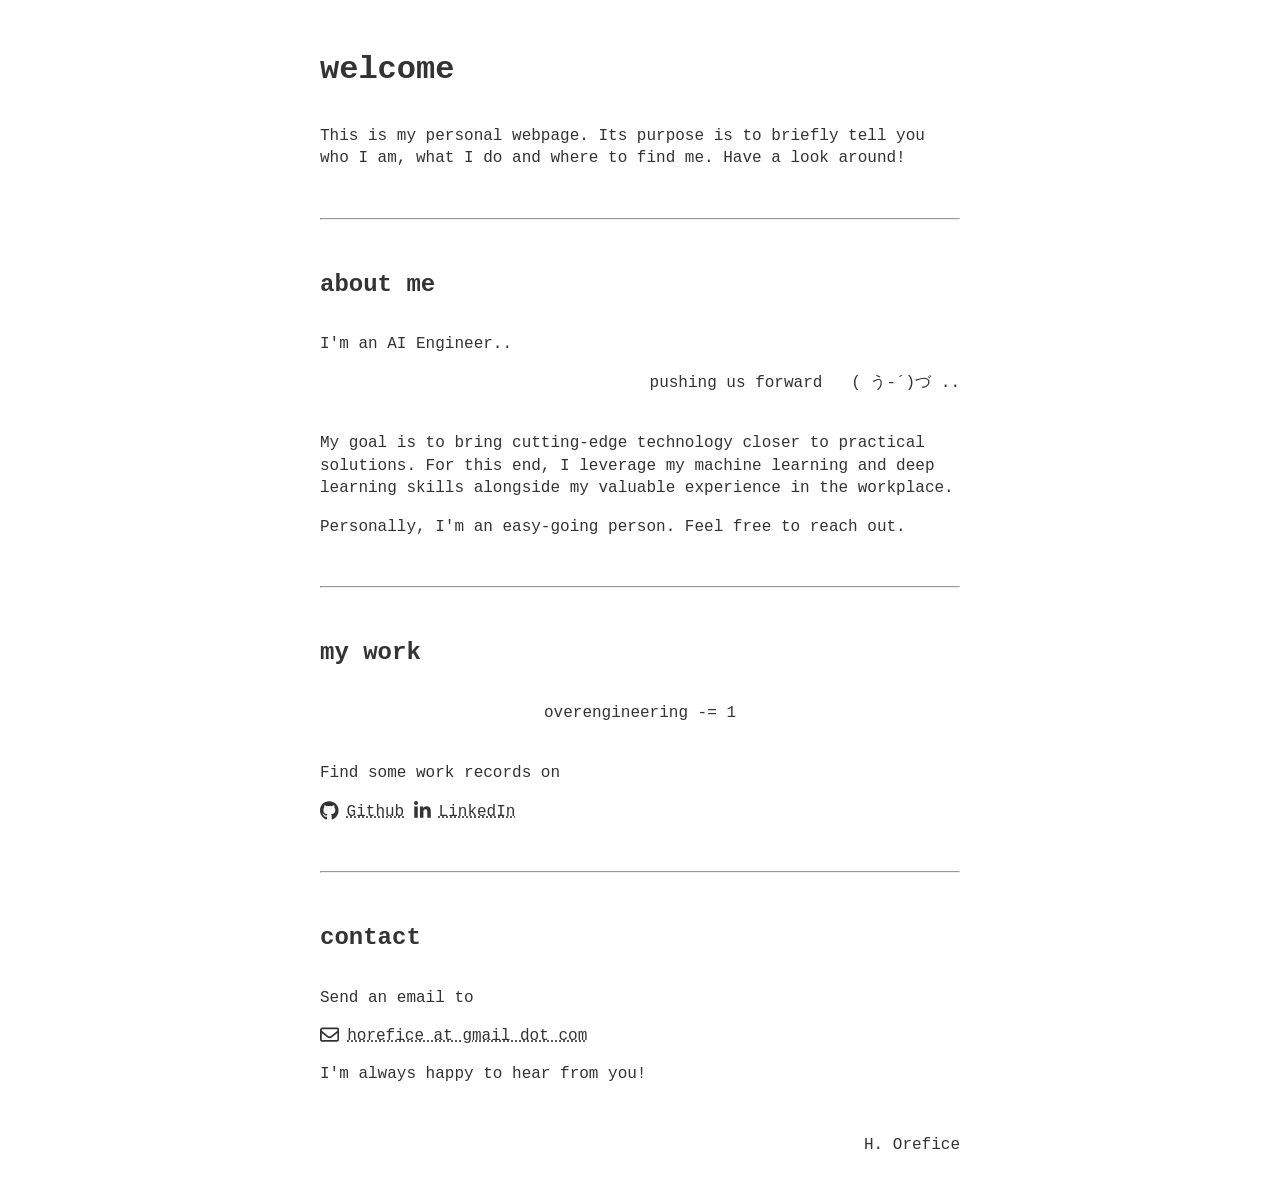
==== index.html @ 4f6c240f "init" ====
<!DOCTYPE HTML>
<html lang="en" dir="ltr">
<head>
    <meta charset="utf-8">
    <meta http-equiv="X-UA-Compatible" content="IE=edge">
    <meta name="viewport" content="width=device-width, initial-scale=1">
    <meta name="description" content="The personal website of Henrique Orefice">
    <meta name="keywords" content="Henrique Orefice, H. Orefice, horefice">
    <meta name="author" content="Henrique Orefice">
    <title>Henrique Orefice</title>
    <link rel="shortcut icon" type="image/png" href="images/favicon.png">
    <style>
    body {
        margin: 0;
        width: 100%;
        overflow-x: hidden;
        font: normal large/1.4 monospace;
        color: #333;
        background-color: #fff;
        -webkit-font-smoothing: antialiased;
    }

    *, *::before, *::after {
        box-sizing: border-box;
    }

    .container {
        margin: 3rem auto;
        padding: 0 5%;
        max-width: 40rem;
        box-sizing: content-box;
    }

    h1, h2 {
        margin-block: 0 2rem;
    }

    p {
        margin-block: 0 1rem;
    }

    hr {
        margin-block: 3rem;
    }

    blockquote {
        margin-inline: 2rem;
    }

    a,a:focus,a:active {
        cursor: pointer;
        text-decoration-style: dotted;
        color: inherit;
    }

    a:hover {
        text-decoration-style: solid;
    }

    .icon {
        height: 1.2rem;
        vertical-align: sub;
        margin-right: 0.5rem;
        fill: currentColor;
    }
    </style>
</head>
<body>
    <div class="container">
        <header>
            <h1>welcome</h1>
            <p>This is my personal webpage. Its purpose is to briefly tell you who I am, what I do and where to find me. Have a look around!</p>
        </header>
        <hr>
        <section>
            <h2>about me</h2>
            <p>I'm an AI Engineer..</p>
            <p dir="rtl"><bdo dir="ltr" aria-hidden="true">&nbsp;&nbsp;&nbsp;( う-´)づ ..</bdo>pushing us forward</p>
            <br>
            <p>My goal is to bring cutting-edge technology closer to practical solutions. For this end, I leverage my machine learning and deep learning skills alongside my valuable experience in the workplace.</p>
            <p>Personally, I'm an easy-going person. Feel free to reach out.</p>
        </section>
        <hr>
        <section>
            <h2>my work</h2>
            <blockquote style="text-align: center;">overengineering -= 1</blockquote>
            <br>
            <p>Find some work records on</p>
            <p>
                <a href="https://github.com/horefice" target="_blank"><svg xmlns="http://www.w3.org/2000/svg" viewBox="0 0 496 512" class="icon"><path d="M165.9 397.4c0 2-2.3 3.6-5.2 3.6-3.3.3-5.6-1.3-5.6-3.6 0-2 2.3-3.6 5.2-3.6 3-.3 5.6 1.3 5.6 3.6zm-31.1-4.5c-.7 2 1.3 4.3 4.3 4.9 2.6 1 5.6 0 6.2-2s-1.3-4.3-4.3-5.2c-2.6-.7-5.5.3-6.2 2.3zm44.2-1.7c-2.9.7-4.9 2.6-4.6 4.9.3 2 2.9 3.3 5.9 2.6 2.9-.7 4.9-2.6 4.6-4.6-.3-1.9-3-3.2-5.9-2.9zM244.8 8C106.1 8 0 113.3 0 252c0 110.9 69.8 205.8 169.5 239.2 12.8 2.3 17.3-5.6 17.3-12.1 0-6.2-.3-40.4-.3-61.4 0 0-70 15-84.7-29.8 0 0-11.4-29.1-27.8-36.6 0 0-22.9-15.7 1.6-15.4 0 0 24.9 2 38.6 25.8 21.9 38.6 58.6 27.5 72.9 20.9 2.3-16 8.8-27.1 16-33.7-55.9-6.2-112.3-14.3-112.3-110.5 0-27.5 7.6-41.3 23.6-58.9-2.6-6.5-11.1-33.3 2.6-67.9 20.9-6.5 69 27 69 27 20-5.6 41.5-8.5 62.8-8.5s42.8 2.9 62.8 8.5c0 0 48.1-33.6 69-27 13.7 34.7 5.2 61.4 2.6 67.9 16 17.7 25.8 31.5 25.8 58.9 0 96.5-58.9 104.2-114.8 110.5 9.2 7.9 17 22.9 17 46.4 0 33.7-.3 75.4-.3 83.6 0 6.5 4.6 14.4 17.3 12.1C428.2 457.8 496 362.9 496 252 496 113.3 383.5 8 244.8 8zM97.2 352.9c-1.3 1-1 3.3.7 5.2 1.6 1.6 3.9 2.3 5.2 1 1.3-1 1-3.3-.7-5.2-1.6-1.6-3.9-2.3-5.2-1zm-10.8-8.1c-.7 1.3.3 2.9 2.3 3.9 1.6 1 3.6.7 4.3-.7.7-1.3-.3-2.9-2.3-3.9-2-.6-3.6-.3-4.3.7zm32.4 35.6c-1.6 1.3-1 4.3 1.3 6.2 2.3 2.3 5.2 2.6 6.5 1 1.3-1.3.7-4.3-1.3-6.2-2.2-2.3-5.2-2.6-6.5-1zm-11.4-14.7c-1.6 1-1.6 3.6 0 5.9 1.6 2.3 4.3 3.3 5.6 2.3 1.6-1.3 1.6-3.9 0-6.2-1.4-2.3-4-3.3-5.6-2z"/></svg>Github</a>
                <a href="https://www.linkedin.com/in/horefice/" target="_blank"><svg xmlns="http://www.w3.org/2000/svg" viewBox="0 0 448 512" class="icon"><path d="M100.28 448H7.4V148.9h92.88zM53.79 108.1C24.09 108.1 0 83.5 0 53.8a53.79 53.79 0 0 1 107.58 0c0 29.7-24.1 54.3-53.79 54.3zM447.9 448h-92.68V302.4c0-34.7-.7-79.2-48.29-79.2-48.29 0-55.69 37.7-55.69 76.7V448h-92.78V148.9h89.08v40.8h1.3c12.4-23.5 42.69-48.3 87.88-48.3 94 0 111.28 61.9 111.28 142.3V448z"/></svg>LinkedIn</a>
            </p>
        </section>
        <hr>
        <section>
            <h2>contact</h2>
            <p>Send an email to</p>
            <p translate="no"><a href="mailto:horefice@gmail.com" target="_top"><svg xmlns="http://www.w3.org/2000/svg" viewBox="0 0 512 512" class="icon"><path d="M0 128C0 92.65 28.65 64 64 64H448C483.3 64 512 92.65 512 128V384C512 419.3 483.3 448 448 448H64C28.65 448 0 419.3 0 384V128zM48 128V150.1L220.5 291.7C241.1 308.7 270.9 308.7 291.5 291.7L464 150.1V127.1C464 119.2 456.8 111.1 448 111.1H64C55.16 111.1 48 119.2 48 127.1L48 128zM48 212.2V384C48 392.8 55.16 400 64 400H448C456.8 400 464 392.8 464 384V212.2L322 328.8C283.6 360.3 228.4 360.3 189.1 328.8L48 212.2z"/></svg>horefice at gmail dot com</a></p>
            <p>I'm always happy to hear from you!</p>
        </section>
        <footer style="margin-block-start: 3rem;">
            <p style="text-align: right;" translate="no">H. Orefice</p>
        </footer>
    </div>
    <!-- Global site tag (gtag.js) - Google Analytics -->
    <script async src="https://www.googletagmanager.com/gtag/js?id=G-2TQBQ2ZPDQ"></script>
    <script>
    window.dataLayer = window.dataLayer || [];
    function gtag(){dataLayer.push(arguments);}
    gtag('js', new Date());
    gtag('config', 'G-2TQBQ2ZPDQ');
    </script>
</body>
</html>
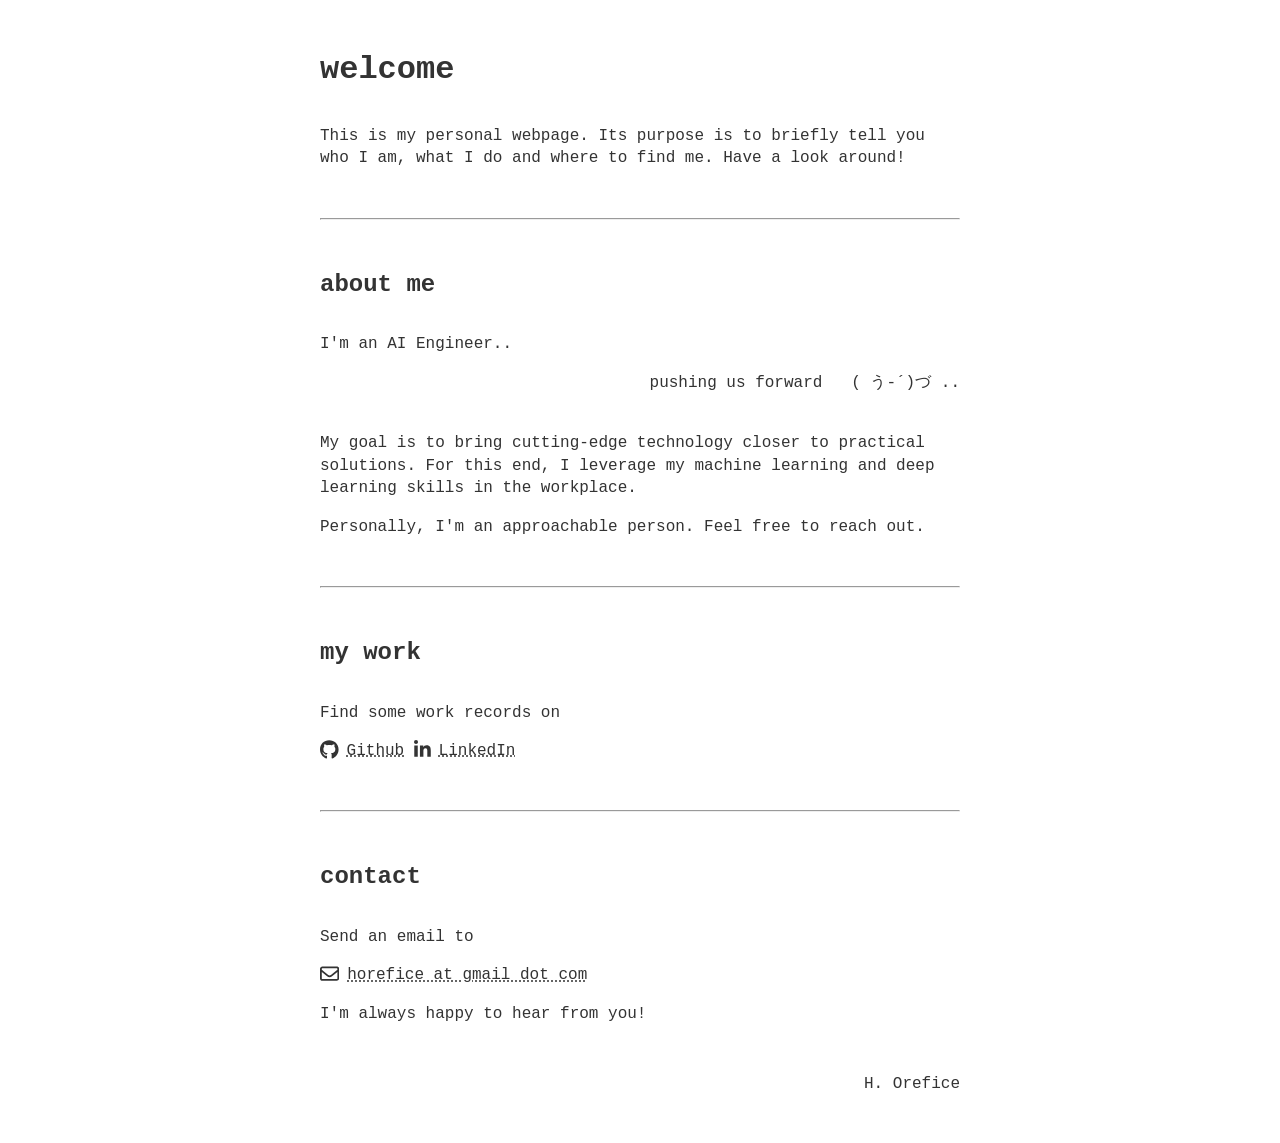
==== commit 1f62fea1: "less is more" ====
--- a/index.html
+++ b/index.html
@@ -77,14 +77,12 @@
             <p>I'm an AI Engineer..</p>
             <p dir="rtl"><bdo dir="ltr" aria-hidden="true">&nbsp;&nbsp;&nbsp;( う-´)づ ..</bdo>pushing us forward</p>
             <br>
-            <p>My goal is to bring cutting-edge technology closer to practical solutions. For this end, I leverage my machine learning and deep learning skills alongside my valuable experience in the workplace.</p>
-            <p>Personally, I'm an easy-going person. Feel free to reach out.</p>
+            <p>My goal is to bring cutting-edge technology closer to practical solutions. For this end, I leverage my machine learning and deep learning skills in the workplace.</p>
+            <p>Personally, I'm an approachable person. Feel free to reach out.</p>
         </section>
         <hr>
         <section>
             <h2>my work</h2>
-            <blockquote style="text-align: center;">overengineering -= 1</blockquote>
-            <br>
             <p>Find some work records on</p>
             <p>
                 <a href="https://github.com/horefice" target="_blank"><svg xmlns="http://www.w3.org/2000/svg" viewBox="0 0 496 512" class="icon"><path d="M165.9 397.4c0 2-2.3 3.6-5.2 3.6-3.3.3-5.6-1.3-5.6-3.6 0-2 2.3-3.6 5.2-3.6 3-.3 5.6 1.3 5.6 3.6zm-31.1-4.5c-.7 2 1.3 4.3 4.3 4.9 2.6 1 5.6 0 6.2-2s-1.3-4.3-4.3-5.2c-2.6-.7-5.5.3-6.2 2.3zm44.2-1.7c-2.9.7-4.9 2.6-4.6 4.9.3 2 2.9 3.3 5.9 2.6 2.9-.7 4.9-2.6 4.6-4.6-.3-1.9-3-3.2-5.9-2.9zM244.8 8C106.1 8 0 113.3 0 252c0 110.9 69.8 205.8 169.5 239.2 12.8 2.3 17.3-5.6 17.3-12.1 0-6.2-.3-40.4-.3-61.4 0 0-70 15-84.7-29.8 0 0-11.4-29.1-27.8-36.6 0 0-22.9-15.7 1.6-15.4 0 0 24.9 2 38.6 25.8 21.9 38.6 58.6 27.5 72.9 20.9 2.3-16 8.8-27.1 16-33.7-55.9-6.2-112.3-14.3-112.3-110.5 0-27.5 7.6-41.3 23.6-58.9-2.6-6.5-11.1-33.3 2.6-67.9 20.9-6.5 69 27 69 27 20-5.6 41.5-8.5 62.8-8.5s42.8 2.9 62.8 8.5c0 0 48.1-33.6 69-27 13.7 34.7 5.2 61.4 2.6 67.9 16 17.7 25.8 31.5 25.8 58.9 0 96.5-58.9 104.2-114.8 110.5 9.2 7.9 17 22.9 17 46.4 0 33.7-.3 75.4-.3 83.6 0 6.5 4.6 14.4 17.3 12.1C428.2 457.8 496 362.9 496 252 496 113.3 383.5 8 244.8 8zM97.2 352.9c-1.3 1-1 3.3.7 5.2 1.6 1.6 3.9 2.3 5.2 1 1.3-1 1-3.3-.7-5.2-1.6-1.6-3.9-2.3-5.2-1zm-10.8-8.1c-.7 1.3.3 2.9 2.3 3.9 1.6 1 3.6.7 4.3-.7.7-1.3-.3-2.9-2.3-3.9-2-.6-3.6-.3-4.3.7zm32.4 35.6c-1.6 1.3-1 4.3 1.3 6.2 2.3 2.3 5.2 2.6 6.5 1 1.3-1.3.7-4.3-1.3-6.2-2.2-2.3-5.2-2.6-6.5-1zm-11.4-14.7c-1.6 1-1.6 3.6 0 5.9 1.6 2.3 4.3 3.3 5.6 2.3 1.6-1.3 1.6-3.9 0-6.2-1.4-2.3-4-3.3-5.6-2z"/></svg>Github</a>
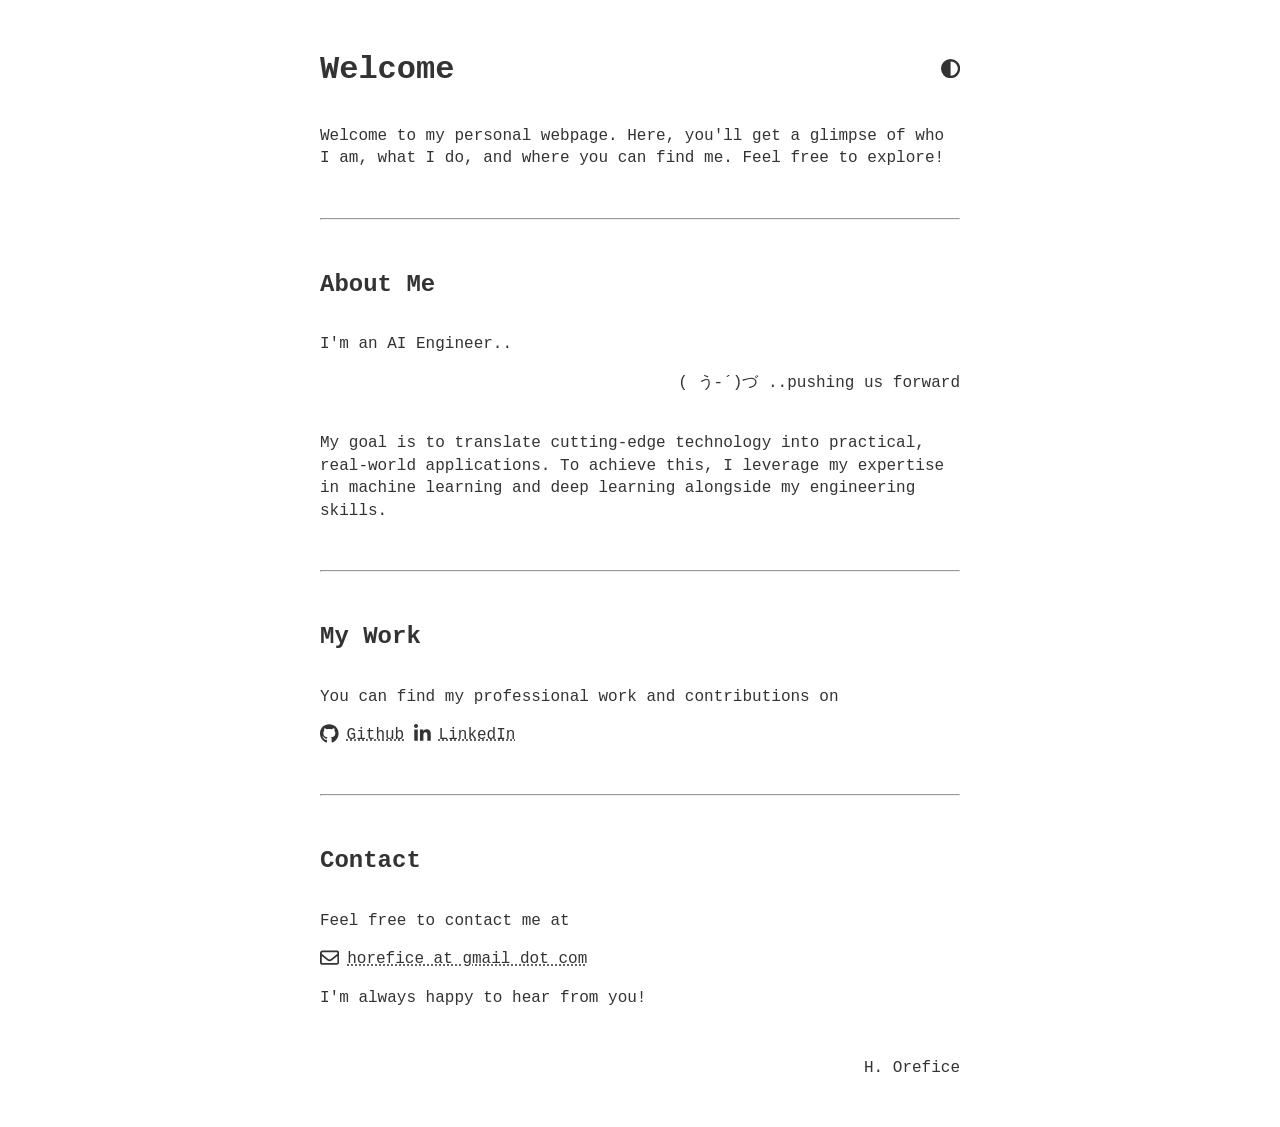
==== commit 623e3c55: "init" ====
--- a/index.html
+++ b/index.html
@@ -1,5 +1,5 @@
 <!DOCTYPE HTML>
-<html lang="en" dir="ltr">
+<html lang="en">
 <head>
     <meta charset="utf-8">
     <meta http-equiv="X-UA-Compatible" content="IE=edge">
@@ -7,9 +7,21 @@
     <meta name="description" content="The personal website of Henrique Orefice">
     <meta name="keywords" content="Henrique Orefice, H. Orefice, horefice">
     <meta name="author" content="Henrique Orefice">
-    <title>Henrique Orefice</title>
-    <link rel="shortcut icon" type="image/png" href="images/favicon.png">
+    <title>H. Orefice</title>
+    <link rel="shortcut icon" href="[data-uri]">
     <style>
+    :root {
+        transition: .3s ease-in-out;
+    }
+
+    :root[data-theme="dark"] {
+        filter: invert(1) hue-rotate(180deg);
+    }
+
+    *, *::before, *::after {
+        box-sizing: border-box;
+    }
+
     body {
         margin: 0;
         width: 100%;
@@ -18,10 +30,6 @@
         color: #333;
         background-color: #fff;
         -webkit-font-smoothing: antialiased;
-    }
-
-    *, *::before, *::after {
-        box-sizing: border-box;
     }
 
     .container {
@@ -43,10 +51,6 @@
         margin-block: 3rem;
     }
 
-    blockquote {
-        margin-inline: 2rem;
-    }
-
     a,a:focus,a:active {
         cursor: pointer;
         text-decoration-style: dotted;
@@ -57,43 +61,48 @@
         text-decoration-style: solid;
     }
 
+    svg {
+        height: 1.2rem;
+        fill: currentColor;
+    }
+
     .icon {
-        height: 1.2rem;
         vertical-align: sub;
         margin-right: 0.5rem;
-        fill: currentColor;
     }
     </style>
 </head>
 <body>
     <div class="container">
         <header>
-            <h1>welcome</h1>
-            <p>This is my personal webpage. Its purpose is to briefly tell you who I am, what I do and where to find me. Have a look around!</p>
+            <h1>
+                <span>Welcome</span>
+                <a style="float: right; outline: none;" aria-hidden="true" onclick="document.documentElement.setAttribute('data-theme', document.documentElement.getAttribute('data-theme') == 'dark' ? 'light' : 'dark')"><svg xmlns="http://www.w3.org/2000/svg" viewBox="0 0 512 512"><path d="M448 256c0-106-86-192-192-192V448c106 0 192-86 192-192zM0 256a256 256 0 1 1 512 0A256 256 0 1 1 0 256z"/></svg></a>
+            </h1>
+            <p>Welcome to my personal webpage. Here, you'll get a glimpse of who I am, what I do, and where you can find me. Feel free to explore!</p>
         </header>
         <hr>
         <section>
-            <h2>about me</h2>
+            <h2>About Me</h2>
             <p>I'm an AI Engineer..</p>
-            <p dir="rtl"><bdo dir="ltr" aria-hidden="true">&nbsp;&nbsp;&nbsp;( う-´)づ ..</bdo>pushing us forward</p>
+            <p style="text-align: right;"><span aria-hidden="true">&nbsp;&nbsp;&nbsp;( う-´)づ ..</span>pushing us forward</p>
             <br>
-            <p>My goal is to bring cutting-edge technology closer to practical solutions. For this end, I leverage my machine learning and deep learning skills in the workplace.</p>
-            <p>Personally, I'm an approachable person. Feel free to reach out.</p>
+            <p>My goal is to translate cutting-edge technology into practical, real-world applications. To achieve this, I leverage my expertise in machine learning and deep learning alongside my engineering skills.</p>
         </section>
         <hr>
         <section>
-            <h2>my work</h2>
-            <p>Find some work records on</p>
+            <h2>My Work</h2>
+            <p>You can find my professional work and contributions on</p>
             <p>
-                <a href="https://github.com/horefice" target="_blank"><svg xmlns="http://www.w3.org/2000/svg" viewBox="0 0 496 512" class="icon"><path d="M165.9 397.4c0 2-2.3 3.6-5.2 3.6-3.3.3-5.6-1.3-5.6-3.6 0-2 2.3-3.6 5.2-3.6 3-.3 5.6 1.3 5.6 3.6zm-31.1-4.5c-.7 2 1.3 4.3 4.3 4.9 2.6 1 5.6 0 6.2-2s-1.3-4.3-4.3-5.2c-2.6-.7-5.5.3-6.2 2.3zm44.2-1.7c-2.9.7-4.9 2.6-4.6 4.9.3 2 2.9 3.3 5.9 2.6 2.9-.7 4.9-2.6 4.6-4.6-.3-1.9-3-3.2-5.9-2.9zM244.8 8C106.1 8 0 113.3 0 252c0 110.9 69.8 205.8 169.5 239.2 12.8 2.3 17.3-5.6 17.3-12.1 0-6.2-.3-40.4-.3-61.4 0 0-70 15-84.7-29.8 0 0-11.4-29.1-27.8-36.6 0 0-22.9-15.7 1.6-15.4 0 0 24.9 2 38.6 25.8 21.9 38.6 58.6 27.5 72.9 20.9 2.3-16 8.8-27.1 16-33.7-55.9-6.2-112.3-14.3-112.3-110.5 0-27.5 7.6-41.3 23.6-58.9-2.6-6.5-11.1-33.3 2.6-67.9 20.9-6.5 69 27 69 27 20-5.6 41.5-8.5 62.8-8.5s42.8 2.9 62.8 8.5c0 0 48.1-33.6 69-27 13.7 34.7 5.2 61.4 2.6 67.9 16 17.7 25.8 31.5 25.8 58.9 0 96.5-58.9 104.2-114.8 110.5 9.2 7.9 17 22.9 17 46.4 0 33.7-.3 75.4-.3 83.6 0 6.5 4.6 14.4 17.3 12.1C428.2 457.8 496 362.9 496 252 496 113.3 383.5 8 244.8 8zM97.2 352.9c-1.3 1-1 3.3.7 5.2 1.6 1.6 3.9 2.3 5.2 1 1.3-1 1-3.3-.7-5.2-1.6-1.6-3.9-2.3-5.2-1zm-10.8-8.1c-.7 1.3.3 2.9 2.3 3.9 1.6 1 3.6.7 4.3-.7.7-1.3-.3-2.9-2.3-3.9-2-.6-3.6-.3-4.3.7zm32.4 35.6c-1.6 1.3-1 4.3 1.3 6.2 2.3 2.3 5.2 2.6 6.5 1 1.3-1.3.7-4.3-1.3-6.2-2.2-2.3-5.2-2.6-6.5-1zm-11.4-14.7c-1.6 1-1.6 3.6 0 5.9 1.6 2.3 4.3 3.3 5.6 2.3 1.6-1.3 1.6-3.9 0-6.2-1.4-2.3-4-3.3-5.6-2z"/></svg>Github</a>
-                <a href="https://www.linkedin.com/in/horefice/" target="_blank"><svg xmlns="http://www.w3.org/2000/svg" viewBox="0 0 448 512" class="icon"><path d="M100.28 448H7.4V148.9h92.88zM53.79 108.1C24.09 108.1 0 83.5 0 53.8a53.79 53.79 0 0 1 107.58 0c0 29.7-24.1 54.3-53.79 54.3zM447.9 448h-92.68V302.4c0-34.7-.7-79.2-48.29-79.2-48.29 0-55.69 37.7-55.69 76.7V448h-92.78V148.9h89.08v40.8h1.3c12.4-23.5 42.69-48.3 87.88-48.3 94 0 111.28 61.9 111.28 142.3V448z"/></svg>LinkedIn</a>
+                <a href="https://github.com/horefice" target="_blank"><svg xmlns="http://www.w3.org/2000/svg" viewBox="0 0 496 512" class="icon"><path d="M165.9 397.4c0 2-2.3 3.6-5.2 3.6-3.3 .3-5.6-1.3-5.6-3.6 0-2 2.3-3.6 5.2-3.6 3-.3 5.6 1.3 5.6 3.6zm-31.1-4.5c-.7 2 1.3 4.3 4.3 4.9 2.6 1 5.6 0 6.2-2s-1.3-4.3-4.3-5.2c-2.6-.7-5.5 .3-6.2 2.3zm44.2-1.7c-2.9 .7-4.9 2.6-4.6 4.9 .3 2 2.9 3.3 5.9 2.6 2.9-.7 4.9-2.6 4.6-4.6-.3-1.9-3-3.2-5.9-2.9zM244.8 8C106.1 8 0 113.3 0 252c0 110.9 69.8 205.8 169.5 239.2 12.8 2.3 17.3-5.6 17.3-12.1 0-6.2-.3-40.4-.3-61.4 0 0-70 15-84.7-29.8 0 0-11.4-29.1-27.8-36.6 0 0-22.9-15.7 1.6-15.4 0 0 24.9 2 38.6 25.8 21.9 38.6 58.6 27.5 72.9 20.9 2.3-16 8.8-27.1 16-33.7-55.9-6.2-112.3-14.3-112.3-110.5 0-27.5 7.6-41.3 23.6-58.9-2.6-6.5-11.1-33.3 2.6-67.9 20.9-6.5 69 27 69 27 20-5.6 41.5-8.5 62.8-8.5s42.8 2.9 62.8 8.5c0 0 48.1-33.6 69-27 13.7 34.7 5.2 61.4 2.6 67.9 16 17.7 25.8 31.5 25.8 58.9 0 96.5-58.9 104.2-114.8 110.5 9.2 7.9 17 22.9 17 46.4 0 33.7-.3 75.4-.3 83.6 0 6.5 4.6 14.4 17.3 12.1C428.2 457.8 496 362.9 496 252 496 113.3 383.5 8 244.8 8zM97.2 352.9c-1.3 1-1 3.3 .7 5.2 1.6 1.6 3.9 2.3 5.2 1 1.3-1 1-3.3-.7-5.2-1.6-1.6-3.9-2.3-5.2-1zm-10.8-8.1c-.7 1.3 .3 2.9 2.3 3.9 1.6 1 3.6 .7 4.3-.7 .7-1.3-.3-2.9-2.3-3.9-2-.6-3.6-.3-4.3 .7zm32.4 35.6c-1.6 1.3-1 4.3 1.3 6.2 2.3 2.3 5.2 2.6 6.5 1 1.3-1.3 .7-4.3-1.3-6.2-2.2-2.3-5.2-2.6-6.5-1zm-11.4-14.7c-1.6 1-1.6 3.6 0 5.9 1.6 2.3 4.3 3.3 5.6 2.3 1.6-1.3 1.6-3.9 0-6.2-1.4-2.3-4-3.3-5.6-2z"/></svg>Github</a>
+                <a href="https://www.linkedin.com/in/horefice/" target="_blank"><svg xmlns="http://www.w3.org/2000/svg" viewBox="0 0 448 512" class="icon"><path d="M100.3 448H7.4V148.9h92.9zM53.8 108.1C24.1 108.1 0 83.5 0 53.8a53.8 53.8 0 0 1 107.6 0c0 29.7-24.1 54.3-53.8 54.3zM447.9 448h-92.7V302.4c0-34.7-.7-79.2-48.3-79.2-48.3 0-55.7 37.7-55.7 76.7V448h-92.8V148.9h89.1v40.8h1.3c12.4-23.5 42.7-48.3 87.9-48.3 94 0 111.3 61.9 111.3 142.3V448z"/></svg>LinkedIn</a>
             </p>
         </section>
         <hr>
         <section>
-            <h2>contact</h2>
-            <p>Send an email to</p>
-            <p translate="no"><a href="mailto:horefice@gmail.com" target="_top"><svg xmlns="http://www.w3.org/2000/svg" viewBox="0 0 512 512" class="icon"><path d="M0 128C0 92.65 28.65 64 64 64H448C483.3 64 512 92.65 512 128V384C512 419.3 483.3 448 448 448H64C28.65 448 0 419.3 0 384V128zM48 128V150.1L220.5 291.7C241.1 308.7 270.9 308.7 291.5 291.7L464 150.1V127.1C464 119.2 456.8 111.1 448 111.1H64C55.16 111.1 48 119.2 48 127.1L48 128zM48 212.2V384C48 392.8 55.16 400 64 400H448C456.8 400 464 392.8 464 384V212.2L322 328.8C283.6 360.3 228.4 360.3 189.1 328.8L48 212.2z"/></svg>horefice at gmail dot com</a></p>
+            <h2>Contact</h2>
+            <p>Feel free to contact me at</p>
+            <p translate="no"><a href="mailto:horefice@gmail.com" target="_top"><svg xmlns="http://www.w3.org/2000/svg" viewBox="0 0 512 512" class="icon"><path d="M64 112c-8.8 0-16 7.2-16 16v22.1L220.5 291.7c20.7 17 50.4 17 71.1 0L464 150.1V128c0-8.8-7.2-16-16-16H64zM48 212.2V384c0 8.8 7.2 16 16 16H448c8.8 0 16-7.2 16-16V212.2L322 328.8c-38.4 31.5-93.7 31.5-132 0L48 212.2zM0 128C0 92.7 28.7 64 64 64H448c35.3 0 64 28.7 64 64V384c0 35.3-28.7 64-64 64H64c-35.3 0-64-28.7-64-64V128z"/></svg>horefice at gmail dot com</a></p>
             <p>I'm always happy to hear from you!</p>
         </section>
         <footer style="margin-block-start: 3rem;">
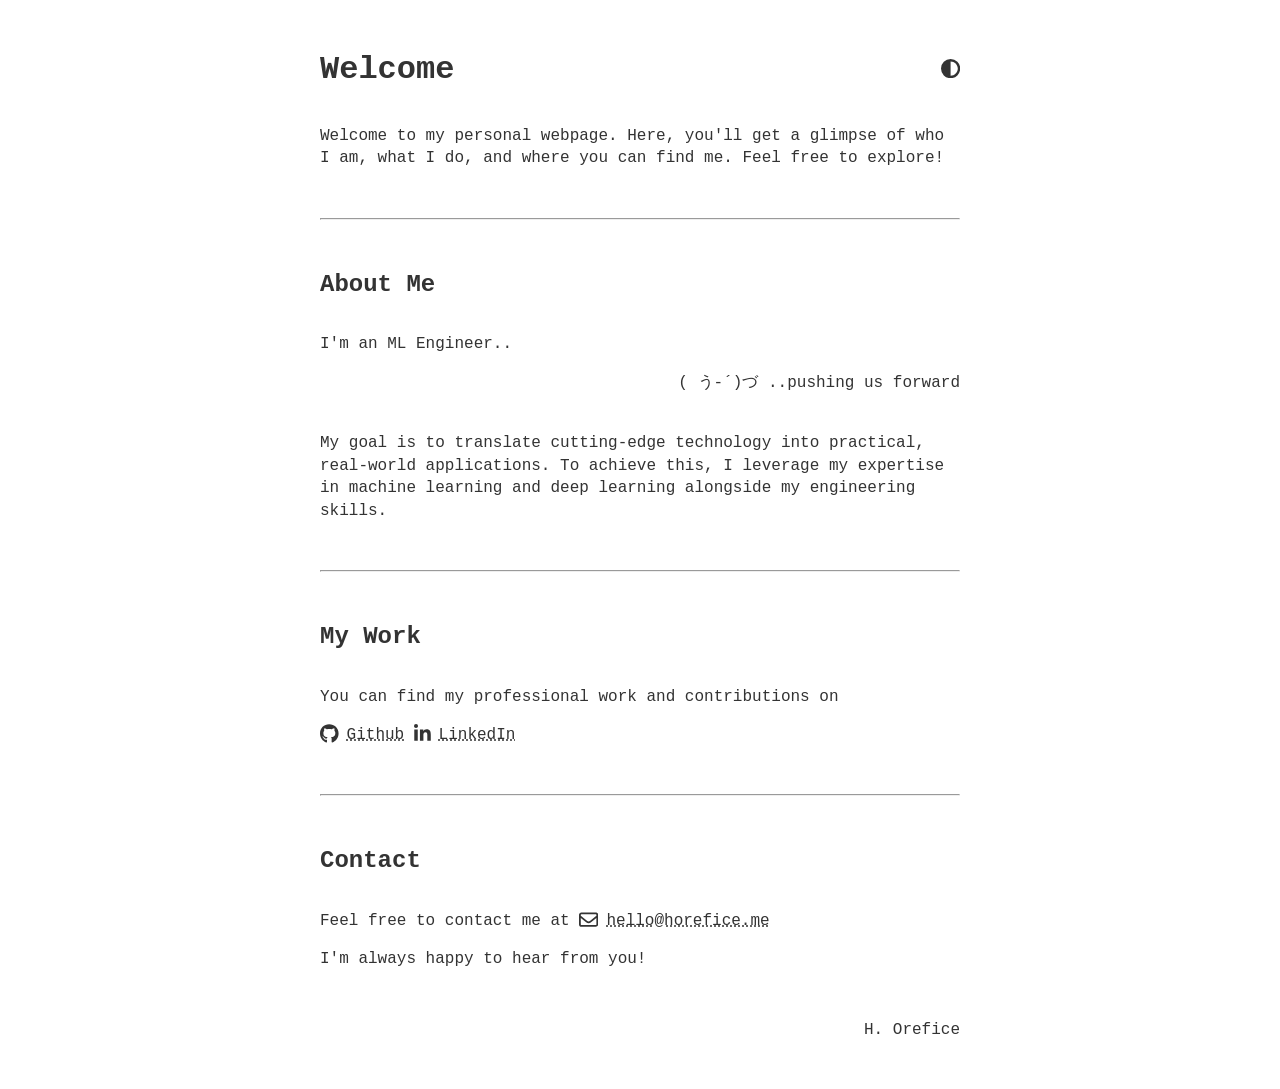
==== commit 2ede281f: "init" ====
--- a/index.html
+++ b/index.html
@@ -55,6 +55,7 @@
         cursor: pointer;
         text-decoration-style: dotted;
         color: inherit;
+        text-wrap: nowrap;
     }
 
     a:hover {
@@ -84,7 +85,7 @@
         <hr>
         <section>
             <h2>About Me</h2>
-            <p>I'm an AI Engineer..</p>
+            <p>I'm an ML Engineer..</p>
             <p style="text-align: right;"><span aria-hidden="true">&nbsp;&nbsp;&nbsp;( う-´)づ ..</span>pushing us forward</p>
             <br>
             <p>My goal is to translate cutting-edge technology into practical, real-world applications. To achieve this, I leverage my expertise in machine learning and deep learning alongside my engineering skills.</p>
@@ -101,21 +102,12 @@
         <hr>
         <section>
             <h2>Contact</h2>
-            <p>Feel free to contact me at</p>
-            <p translate="no"><a href="mailto:horefice@gmail.com" target="_top"><svg xmlns="http://www.w3.org/2000/svg" viewBox="0 0 512 512" class="icon"><path d="M64 112c-8.8 0-16 7.2-16 16v22.1L220.5 291.7c20.7 17 50.4 17 71.1 0L464 150.1V128c0-8.8-7.2-16-16-16H64zM48 212.2V384c0 8.8 7.2 16 16 16H448c8.8 0 16-7.2 16-16V212.2L322 328.8c-38.4 31.5-93.7 31.5-132 0L48 212.2zM0 128C0 92.7 28.7 64 64 64H448c35.3 0 64 28.7 64 64V384c0 35.3-28.7 64-64 64H64c-35.3 0-64-28.7-64-64V128z"/></svg>horefice at gmail dot com</a></p>
+            <p>Feel free to contact me at <a href="mailto:hello@horefice.me" target="_top" translate="no"><svg xmlns="http://www.w3.org/2000/svg" viewBox="0 0 512 512" class="icon"><path d="M64 112c-8.8 0-16 7.2-16 16v22.1L220.5 291.7c20.7 17 50.4 17 71.1 0L464 150.1V128c0-8.8-7.2-16-16-16H64zM48 212.2V384c0 8.8 7.2 16 16 16H448c8.8 0 16-7.2 16-16V212.2L322 328.8c-38.4 31.5-93.7 31.5-132 0L48 212.2zM0 128C0 92.7 28.7 64 64 64H448c35.3 0 64 28.7 64 64V384c0 35.3-28.7 64-64 64H64c-35.3 0-64-28.7-64-64V128z"/></svg>hello@horefice.me</a></p>
             <p>I'm always happy to hear from you!</p>
         </section>
         <footer style="margin-block-start: 3rem;">
             <p style="text-align: right;" translate="no">H. Orefice</p>
         </footer>
     </div>
-    <!-- Global site tag (gtag.js) - Google Analytics -->
-    <script async src="https://www.googletagmanager.com/gtag/js?id=G-2TQBQ2ZPDQ"></script>
-    <script>
-    window.dataLayer = window.dataLayer || [];
-    function gtag(){dataLayer.push(arguments);}
-    gtag('js', new Date());
-    gtag('config', 'G-2TQBQ2ZPDQ');
-    </script>
 </body>
 </html>
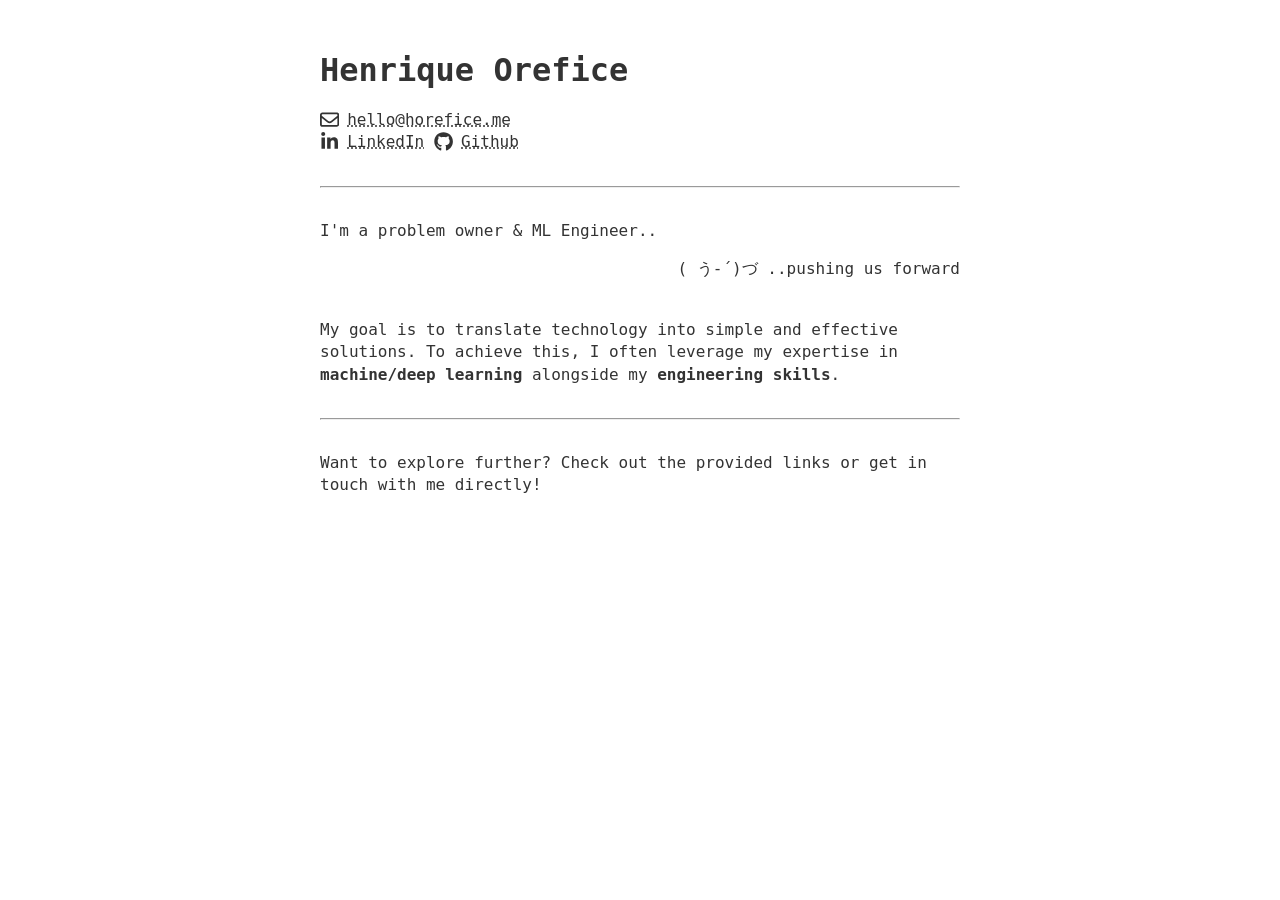
==== commit 96471e34: "init" ====
--- a/index.html
+++ b/index.html
@@ -7,21 +7,9 @@
     <meta name="description" content="The personal website of Henrique Orefice">
     <meta name="keywords" content="Henrique Orefice, H. Orefice, horefice">
     <meta name="author" content="Henrique Orefice">
-    <title>H. Orefice</title>
+    <title>Henrique Orefice</title>
     <link rel="shortcut icon" href="[data-uri]">
     <style>
-    :root {
-        transition: .3s ease-in-out;
-    }
-
-    :root[data-theme="dark"] {
-        filter: invert(1) hue-rotate(180deg);
-    }
-
-    *, *::before, *::after {
-        box-sizing: border-box;
-    }
-
     body {
         margin: 0;
         width: 100%;
@@ -39,16 +27,12 @@
         box-sizing: content-box;
     }
 
-    h1, h2 {
-        margin-block: 0 2rem;
-    }
-
-    p {
+    h1, p {
         margin-block: 0 1rem;
     }
 
     hr {
-        margin-block: 3rem;
+        margin-block: 2rem;
     }
 
     a,a:focus,a:active {
@@ -64,49 +48,37 @@
 
     svg {
         height: 1.2rem;
+        width: 1.2rem;
         fill: currentColor;
     }
 
     .icon {
         vertical-align: sub;
-        margin-right: 0.5rem;
+        margin-inline-end: 0.5rem;
     }
     </style>
 </head>
 <body>
     <div class="container">
         <header>
-            <h1>
-                <span>Welcome</span>
-                <a style="float: right; outline: none;" aria-hidden="true" onclick="document.documentElement.setAttribute('data-theme', document.documentElement.getAttribute('data-theme') == 'dark' ? 'light' : 'dark')"><svg xmlns="http://www.w3.org/2000/svg" viewBox="0 0 512 512"><path d="M448 256c0-106-86-192-192-192V448c106 0 192-86 192-192zM0 256a256 256 0 1 1 512 0A256 256 0 1 1 0 256z"/></svg></a>
-            </h1>
-            <p>Welcome to my personal webpage. Here, you'll get a glimpse of who I am, what I do, and where you can find me. Feel free to explore!</p>
+            <h1>Henrique Orefice</h1>
+            <span>
+                <a href="mailto:hello@horefice.me" target="_top" translate="no"><svg xmlns="http://www.w3.org/2000/svg" viewBox="0 0 512 512" class="icon"><path d="M64 112c-8.8 0-16 7.2-16 16v22.1L220.5 291.7c20.7 17 50.4 17 71.1 0L464 150.1V128c0-8.8-7.2-16-16-16H64zM48 212.2V384c0 8.8 7.2 16 16 16H448c8.8 0 16-7.2 16-16V212.2L322 328.8c-38.4 31.5-93.7 31.5-132 0L48 212.2zM0 128C0 92.7 28.7 64 64 64H448c35.3 0 64 28.7 64 64V384c0 35.3-28.7 64-64 64H64c-35.3 0-64-28.7-64-64V128z"/></svg>hello@horefice.me</a>
+                <br>
+                <a href="https://www.linkedin.com/in/horefice/" target="_blank"><svg xmlns="http://www.w3.org/2000/svg" viewBox="0 0 448 512" class="icon"><path d="M100.3 448H7.4V148.9h92.9zM53.8 108.1C24.1 108.1 0 83.5 0 53.8a53.8 53.8 0 0 1 107.6 0c0 29.7-24.1 54.3-53.8 54.3zM447.9 448h-92.7V302.4c0-34.7-.7-79.2-48.3-79.2-48.3 0-55.7 37.7-55.7 76.7V448h-92.8V148.9h89.1v40.8h1.3c12.4-23.5 42.7-48.3 87.9-48.3 94 0 111.3 61.9 111.3 142.3V448z"/></svg>LinkedIn</a>
+                <a href="https://github.com/horefice" target="_blank"><svg xmlns="http://www.w3.org/2000/svg" viewBox="0 0 496 512" class="icon"><path d="M165.9 397.4c0 2-2.3 3.6-5.2 3.6-3.3 .3-5.6-1.3-5.6-3.6 0-2 2.3-3.6 5.2-3.6 3-.3 5.6 1.3 5.6 3.6zm-31.1-4.5c-.7 2 1.3 4.3 4.3 4.9 2.6 1 5.6 0 6.2-2s-1.3-4.3-4.3-5.2c-2.6-.7-5.5 .3-6.2 2.3zm44.2-1.7c-2.9 .7-4.9 2.6-4.6 4.9 .3 2 2.9 3.3 5.9 2.6 2.9-.7 4.9-2.6 4.6-4.6-.3-1.9-3-3.2-5.9-2.9zM244.8 8C106.1 8 0 113.3 0 252c0 110.9 69.8 205.8 169.5 239.2 12.8 2.3 17.3-5.6 17.3-12.1 0-6.2-.3-40.4-.3-61.4 0 0-70 15-84.7-29.8 0 0-11.4-29.1-27.8-36.6 0 0-22.9-15.7 1.6-15.4 0 0 24.9 2 38.6 25.8 21.9 38.6 58.6 27.5 72.9 20.9 2.3-16 8.8-27.1 16-33.7-55.9-6.2-112.3-14.3-112.3-110.5 0-27.5 7.6-41.3 23.6-58.9-2.6-6.5-11.1-33.3 2.6-67.9 20.9-6.5 69 27 69 27 20-5.6 41.5-8.5 62.8-8.5s42.8 2.9 62.8 8.5c0 0 48.1-33.6 69-27 13.7 34.7 5.2 61.4 2.6 67.9 16 17.7 25.8 31.5 25.8 58.9 0 96.5-58.9 104.2-114.8 110.5 9.2 7.9 17 22.9 17 46.4 0 33.7-.3 75.4-.3 83.6 0 6.5 4.6 14.4 17.3 12.1C428.2 457.8 496 362.9 496 252 496 113.3 383.5 8 244.8 8zM97.2 352.9c-1.3 1-1 3.3 .7 5.2 1.6 1.6 3.9 2.3 5.2 1 1.3-1 1-3.3-.7-5.2-1.6-1.6-3.9-2.3-5.2-1zm-10.8-8.1c-.7 1.3 .3 2.9 2.3 3.9 1.6 1 3.6 .7 4.3-.7 .7-1.3-.3-2.9-2.3-3.9-2-.6-3.6-.3-4.3 .7zm32.4 35.6c-1.6 1.3-1 4.3 1.3 6.2 2.3 2.3 5.2 2.6 6.5 1 1.3-1.3 .7-4.3-1.3-6.2-2.2-2.3-5.2-2.6-6.5-1zm-11.4-14.7c-1.6 1-1.6 3.6 0 5.9 1.6 2.3 4.3 3.3 5.6 2.3 1.6-1.3 1.6-3.9 0-6.2-1.4-2.3-4-3.3-5.6-2z"/></svg>Github</a>
+            </span>
         </header>
         <hr>
         <section>
-            <h2>About Me</h2>
-            <p>I'm an ML Engineer..</p>
+            <p>I'm a problem owner & ML Engineer..</p>
             <p style="text-align: right;"><span aria-hidden="true">&nbsp;&nbsp;&nbsp;( う-´)づ ..</span>pushing us forward</p>
             <br>
-            <p>My goal is to translate cutting-edge technology into practical, real-world applications. To achieve this, I leverage my expertise in machine learning and deep learning alongside my engineering skills.</p>
+            <p>My goal is to translate technology into simple and effective solutions. To achieve this, I often leverage my expertise in <b>machine/deep learning</b> alongside my <b>engineering skills</b>.</p>
         </section>
         <hr>
-        <section>
-            <h2>My Work</h2>
-            <p>You can find my professional work and contributions on</p>
-            <p>
-                <a href="https://github.com/horefice" target="_blank"><svg xmlns="http://www.w3.org/2000/svg" viewBox="0 0 496 512" class="icon"><path d="M165.9 397.4c0 2-2.3 3.6-5.2 3.6-3.3 .3-5.6-1.3-5.6-3.6 0-2 2.3-3.6 5.2-3.6 3-.3 5.6 1.3 5.6 3.6zm-31.1-4.5c-.7 2 1.3 4.3 4.3 4.9 2.6 1 5.6 0 6.2-2s-1.3-4.3-4.3-5.2c-2.6-.7-5.5 .3-6.2 2.3zm44.2-1.7c-2.9 .7-4.9 2.6-4.6 4.9 .3 2 2.9 3.3 5.9 2.6 2.9-.7 4.9-2.6 4.6-4.6-.3-1.9-3-3.2-5.9-2.9zM244.8 8C106.1 8 0 113.3 0 252c0 110.9 69.8 205.8 169.5 239.2 12.8 2.3 17.3-5.6 17.3-12.1 0-6.2-.3-40.4-.3-61.4 0 0-70 15-84.7-29.8 0 0-11.4-29.1-27.8-36.6 0 0-22.9-15.7 1.6-15.4 0 0 24.9 2 38.6 25.8 21.9 38.6 58.6 27.5 72.9 20.9 2.3-16 8.8-27.1 16-33.7-55.9-6.2-112.3-14.3-112.3-110.5 0-27.5 7.6-41.3 23.6-58.9-2.6-6.5-11.1-33.3 2.6-67.9 20.9-6.5 69 27 69 27 20-5.6 41.5-8.5 62.8-8.5s42.8 2.9 62.8 8.5c0 0 48.1-33.6 69-27 13.7 34.7 5.2 61.4 2.6 67.9 16 17.7 25.8 31.5 25.8 58.9 0 96.5-58.9 104.2-114.8 110.5 9.2 7.9 17 22.9 17 46.4 0 33.7-.3 75.4-.3 83.6 0 6.5 4.6 14.4 17.3 12.1C428.2 457.8 496 362.9 496 252 496 113.3 383.5 8 244.8 8zM97.2 352.9c-1.3 1-1 3.3 .7 5.2 1.6 1.6 3.9 2.3 5.2 1 1.3-1 1-3.3-.7-5.2-1.6-1.6-3.9-2.3-5.2-1zm-10.8-8.1c-.7 1.3 .3 2.9 2.3 3.9 1.6 1 3.6 .7 4.3-.7 .7-1.3-.3-2.9-2.3-3.9-2-.6-3.6-.3-4.3 .7zm32.4 35.6c-1.6 1.3-1 4.3 1.3 6.2 2.3 2.3 5.2 2.6 6.5 1 1.3-1.3 .7-4.3-1.3-6.2-2.2-2.3-5.2-2.6-6.5-1zm-11.4-14.7c-1.6 1-1.6 3.6 0 5.9 1.6 2.3 4.3 3.3 5.6 2.3 1.6-1.3 1.6-3.9 0-6.2-1.4-2.3-4-3.3-5.6-2z"/></svg>Github</a>
-                <a href="https://www.linkedin.com/in/horefice/" target="_blank"><svg xmlns="http://www.w3.org/2000/svg" viewBox="0 0 448 512" class="icon"><path d="M100.3 448H7.4V148.9h92.9zM53.8 108.1C24.1 108.1 0 83.5 0 53.8a53.8 53.8 0 0 1 107.6 0c0 29.7-24.1 54.3-53.8 54.3zM447.9 448h-92.7V302.4c0-34.7-.7-79.2-48.3-79.2-48.3 0-55.7 37.7-55.7 76.7V448h-92.8V148.9h89.1v40.8h1.3c12.4-23.5 42.7-48.3 87.9-48.3 94 0 111.3 61.9 111.3 142.3V448z"/></svg>LinkedIn</a>
-            </p>
-        </section>
-        <hr>
-        <section>
-            <h2>Contact</h2>
-            <p>Feel free to contact me at <a href="mailto:hello@horefice.me" target="_top" translate="no"><svg xmlns="http://www.w3.org/2000/svg" viewBox="0 0 512 512" class="icon"><path d="M64 112c-8.8 0-16 7.2-16 16v22.1L220.5 291.7c20.7 17 50.4 17 71.1 0L464 150.1V128c0-8.8-7.2-16-16-16H64zM48 212.2V384c0 8.8 7.2 16 16 16H448c8.8 0 16-7.2 16-16V212.2L322 328.8c-38.4 31.5-93.7 31.5-132 0L48 212.2zM0 128C0 92.7 28.7 64 64 64H448c35.3 0 64 28.7 64 64V384c0 35.3-28.7 64-64 64H64c-35.3 0-64-28.7-64-64V128z"/></svg>hello@horefice.me</a></p>
-            <p>I'm always happy to hear from you!</p>
-        </section>
-        <footer style="margin-block-start: 3rem;">
-            <p style="text-align: right;" translate="no">H. Orefice</p>
+        <footer>
+            <p>Want to explore further? Check out the provided links or get in touch with me directly!</p>
         </footer>
     </div>
 </body>
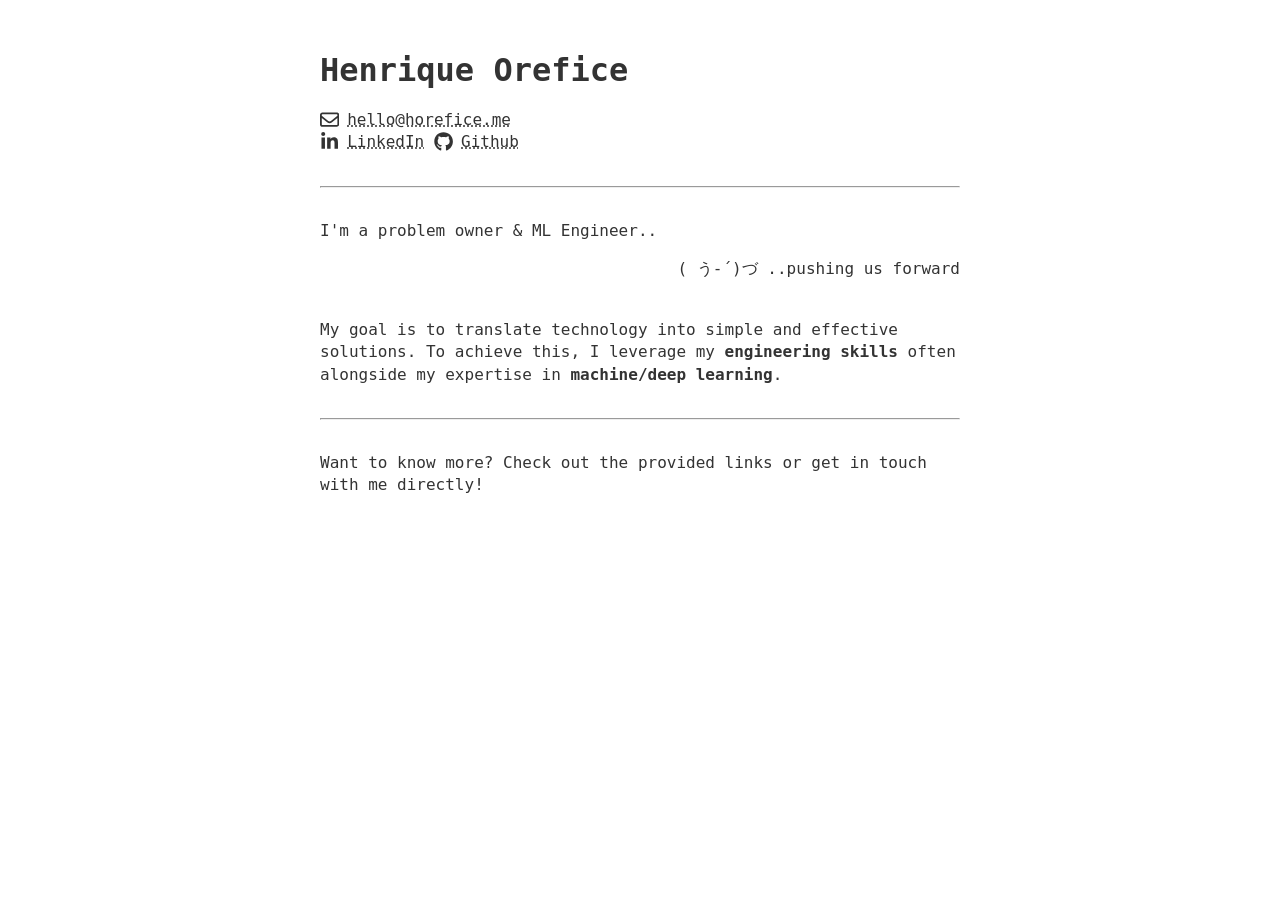
==== commit 3958c406: "improved text" ====
--- a/index.html
+++ b/index.html
@@ -74,11 +74,11 @@
             <p>I'm a problem owner & ML Engineer..</p>
             <p style="text-align: right;"><span aria-hidden="true">&nbsp;&nbsp;&nbsp;( う-´)づ ..</span>pushing us forward</p>
             <br>
-            <p>My goal is to translate technology into simple and effective solutions. To achieve this, I often leverage my expertise in <b>machine/deep learning</b> alongside my <b>engineering skills</b>.</p>
+            <p>My goal is to translate technology into simple and effective solutions. To achieve this, I leverage my <b>engineering skills</b> often alongside my expertise in <b>machine/deep learning</b>.</p>
         </section>
         <hr>
         <footer>
-            <p>Want to explore further? Check out the provided links or get in touch with me directly!</p>
+            <p>Want to know more? Check out the provided links or get in touch with me directly!</p>
         </footer>
     </div>
 </body>
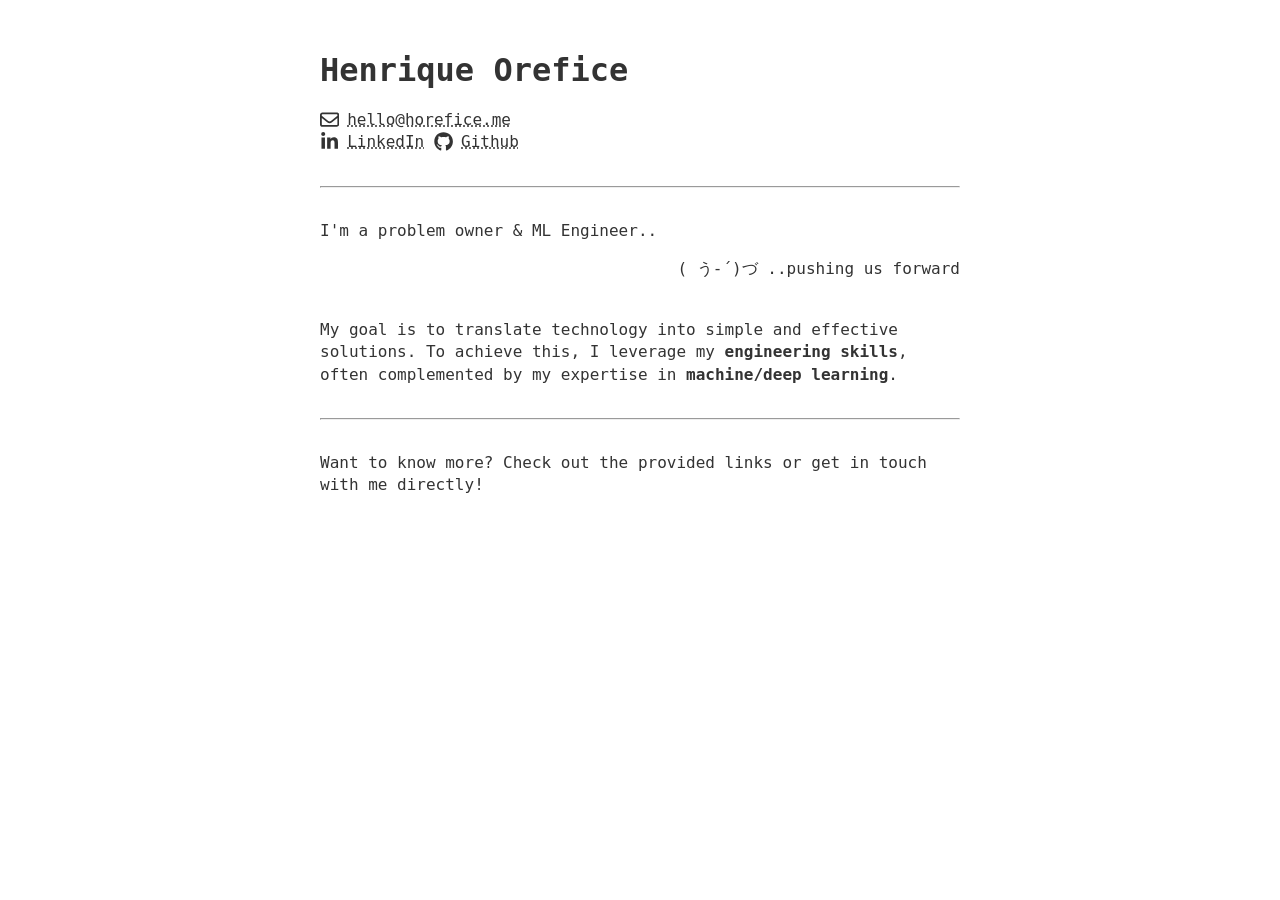
==== commit 56e13c0d: "text improvement" ====
--- a/index.html
+++ b/index.html
@@ -74,7 +74,7 @@
             <p>I'm a problem owner & ML Engineer..</p>
             <p style="text-align: right;"><span aria-hidden="true">&nbsp;&nbsp;&nbsp;( う-´)づ ..</span>pushing us forward</p>
             <br>
-            <p>My goal is to translate technology into simple and effective solutions. To achieve this, I leverage my <b>engineering skills</b> often alongside my expertise in <b>machine/deep learning</b>.</p>
+            <p>My goal is to translate technology into simple and effective solutions. To achieve this, I leverage my <b>engineering skills</b>, often complemented by my expertise in <b>machine/deep learning</b>.</p>
         </section>
         <hr>
         <footer>
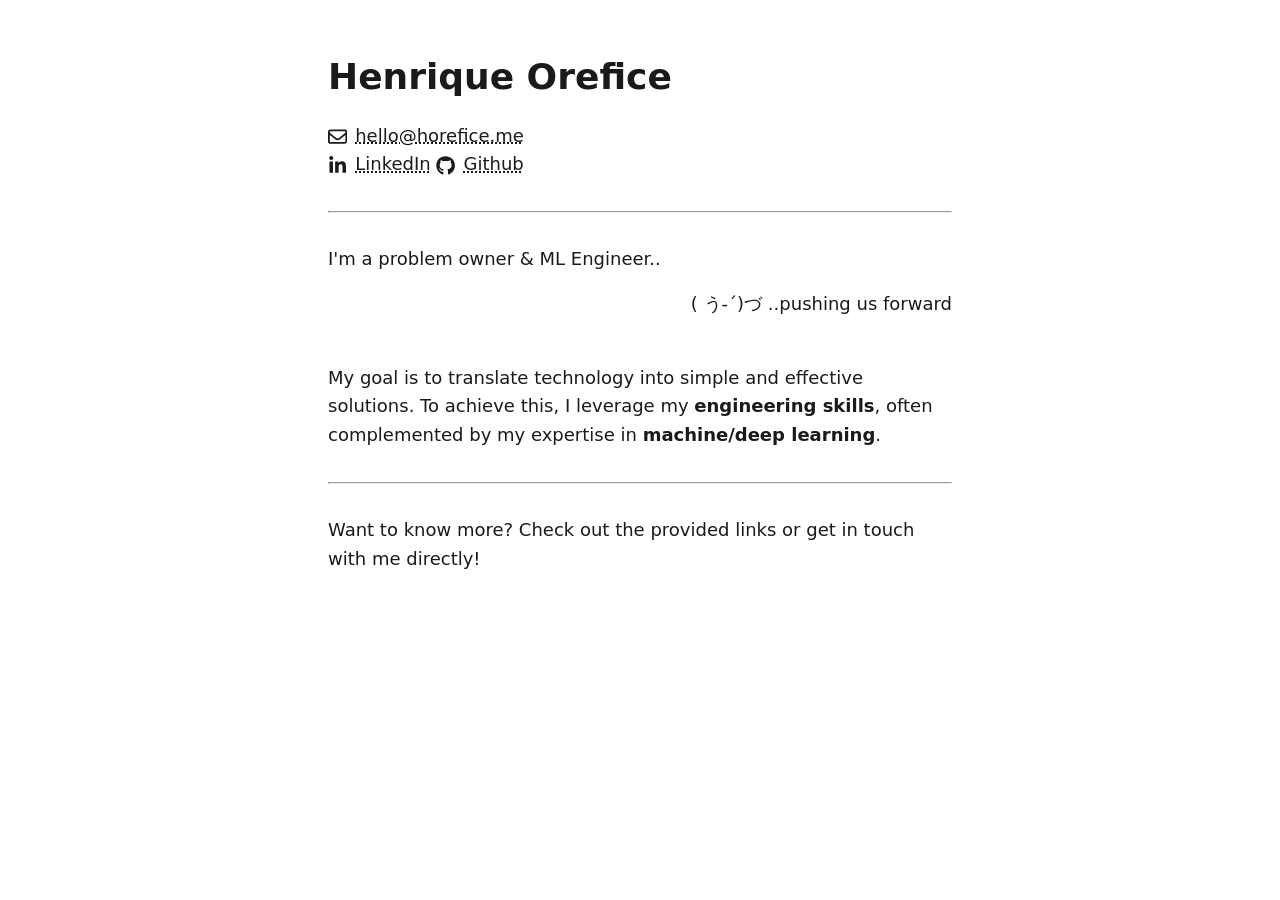
==== commit da681de4: "init" ====
--- a/index.html
+++ b/index.html
@@ -5,56 +5,44 @@
     <meta http-equiv="X-UA-Compatible" content="IE=edge">
     <meta name="viewport" content="width=device-width, initial-scale=1">
     <meta name="description" content="The personal website of Henrique Orefice">
-    <meta name="keywords" content="Henrique Orefice, H. Orefice, horefice">
     <meta name="author" content="Henrique Orefice">
     <title>Henrique Orefice</title>
     <link rel="shortcut icon" href="[data-uri]">
     <style>
+    *{box-sizing:border-box;}
     body {
-        margin: 0;
-        width: 100%;
-        overflow-x: hidden;
-        font: normal large/1.4 monospace;
-        color: #333;
-        background-color: #fff;
-        -webkit-font-smoothing: antialiased;
+        margin:0;
+        font:normal large/1.6 -apple-system,system-ui,monospace;
+        color:#1a1a1a;
+        background-color:#fff;
     }
-
     .container {
-        margin: 3rem auto;
-        padding: 0 5%;
-        max-width: 40rem;
-        box-sizing: content-box;
+        margin:0 auto;
+        padding:3rem 1.5rem;
+        max-width:42rem;
     }
-
     h1, p {
-        margin-block: 0 1rem;
+        margin-block:0 1rem;
     }
-
     hr {
-        margin-block: 2rem;
+        margin-block:2rem;
     }
-
     a,a:focus,a:active {
-        cursor: pointer;
-        text-decoration-style: dotted;
-        color: inherit;
-        text-wrap: nowrap;
+        text-decoration-style:dotted;
+        color:inherit;
+        text-wrap:nowrap;
     }
-
     a:hover {
-        text-decoration-style: solid;
+        text-decoration-style:solid;
     }
-
     svg {
-        height: 1.2rem;
-        width: 1.2rem;
-        fill: currentColor;
+        height:1.2rem;
+        width:1.2rem;
+        fill:currentColor;
     }
-
     .icon {
-        vertical-align: sub;
-        margin-inline-end: 0.5rem;
+        vertical-align:sub;
+        margin-inline-end:0.5rem;
     }
     </style>
 </head>
@@ -63,16 +51,16 @@
         <header>
             <h1>Henrique Orefice</h1>
             <span>
-                <a href="mailto:hello@horefice.me" target="_top" translate="no"><svg xmlns="http://www.w3.org/2000/svg" viewBox="0 0 512 512" class="icon"><path d="M64 112c-8.8 0-16 7.2-16 16v22.1L220.5 291.7c20.7 17 50.4 17 71.1 0L464 150.1V128c0-8.8-7.2-16-16-16H64zM48 212.2V384c0 8.8 7.2 16 16 16H448c8.8 0 16-7.2 16-16V212.2L322 328.8c-38.4 31.5-93.7 31.5-132 0L48 212.2zM0 128C0 92.7 28.7 64 64 64H448c35.3 0 64 28.7 64 64V384c0 35.3-28.7 64-64 64H64c-35.3 0-64-28.7-64-64V128z"/></svg>hello@horefice.me</a>
+                <a href="mailto:hello@horefice.me" target="_top" translate="no"><svg viewBox="0 0 512 512" class="icon"><path d="M64 112c-8.8 0-16 7.2-16 16v22.1L220.5 291.7c20.7 17 50.4 17 71.1 0L464 150.1V128c0-8.8-7.2-16-16-16H64zM48 212.2V384c0 8.8 7.2 16 16 16H448c8.8 0 16-7.2 16-16V212.2L322 328.8c-38.4 31.5-93.7 31.5-132 0L48 212.2zM0 128C0 92.7 28.7 64 64 64H448c35.3 0 64 28.7 64 64V384c0 35.3-28.7 64-64 64H64c-35.3 0-64-28.7-64-64V128z"/></svg>hello@horefice.me</a>
                 <br>
-                <a href="https://www.linkedin.com/in/horefice/" target="_blank"><svg xmlns="http://www.w3.org/2000/svg" viewBox="0 0 448 512" class="icon"><path d="M100.3 448H7.4V148.9h92.9zM53.8 108.1C24.1 108.1 0 83.5 0 53.8a53.8 53.8 0 0 1 107.6 0c0 29.7-24.1 54.3-53.8 54.3zM447.9 448h-92.7V302.4c0-34.7-.7-79.2-48.3-79.2-48.3 0-55.7 37.7-55.7 76.7V448h-92.8V148.9h89.1v40.8h1.3c12.4-23.5 42.7-48.3 87.9-48.3 94 0 111.3 61.9 111.3 142.3V448z"/></svg>LinkedIn</a>
-                <a href="https://github.com/horefice" target="_blank"><svg xmlns="http://www.w3.org/2000/svg" viewBox="0 0 496 512" class="icon"><path d="M165.9 397.4c0 2-2.3 3.6-5.2 3.6-3.3 .3-5.6-1.3-5.6-3.6 0-2 2.3-3.6 5.2-3.6 3-.3 5.6 1.3 5.6 3.6zm-31.1-4.5c-.7 2 1.3 4.3 4.3 4.9 2.6 1 5.6 0 6.2-2s-1.3-4.3-4.3-5.2c-2.6-.7-5.5 .3-6.2 2.3zm44.2-1.7c-2.9 .7-4.9 2.6-4.6 4.9 .3 2 2.9 3.3 5.9 2.6 2.9-.7 4.9-2.6 4.6-4.6-.3-1.9-3-3.2-5.9-2.9zM244.8 8C106.1 8 0 113.3 0 252c0 110.9 69.8 205.8 169.5 239.2 12.8 2.3 17.3-5.6 17.3-12.1 0-6.2-.3-40.4-.3-61.4 0 0-70 15-84.7-29.8 0 0-11.4-29.1-27.8-36.6 0 0-22.9-15.7 1.6-15.4 0 0 24.9 2 38.6 25.8 21.9 38.6 58.6 27.5 72.9 20.9 2.3-16 8.8-27.1 16-33.7-55.9-6.2-112.3-14.3-112.3-110.5 0-27.5 7.6-41.3 23.6-58.9-2.6-6.5-11.1-33.3 2.6-67.9 20.9-6.5 69 27 69 27 20-5.6 41.5-8.5 62.8-8.5s42.8 2.9 62.8 8.5c0 0 48.1-33.6 69-27 13.7 34.7 5.2 61.4 2.6 67.9 16 17.7 25.8 31.5 25.8 58.9 0 96.5-58.9 104.2-114.8 110.5 9.2 7.9 17 22.9 17 46.4 0 33.7-.3 75.4-.3 83.6 0 6.5 4.6 14.4 17.3 12.1C428.2 457.8 496 362.9 496 252 496 113.3 383.5 8 244.8 8zM97.2 352.9c-1.3 1-1 3.3 .7 5.2 1.6 1.6 3.9 2.3 5.2 1 1.3-1 1-3.3-.7-5.2-1.6-1.6-3.9-2.3-5.2-1zm-10.8-8.1c-.7 1.3 .3 2.9 2.3 3.9 1.6 1 3.6 .7 4.3-.7 .7-1.3-.3-2.9-2.3-3.9-2-.6-3.6-.3-4.3 .7zm32.4 35.6c-1.6 1.3-1 4.3 1.3 6.2 2.3 2.3 5.2 2.6 6.5 1 1.3-1.3 .7-4.3-1.3-6.2-2.2-2.3-5.2-2.6-6.5-1zm-11.4-14.7c-1.6 1-1.6 3.6 0 5.9 1.6 2.3 4.3 3.3 5.6 2.3 1.6-1.3 1.6-3.9 0-6.2-1.4-2.3-4-3.3-5.6-2z"/></svg>Github</a>
+                <a href="https://www.linkedin.com/in/horefice/" target="_blank" rel="noopener"><svg viewBox="0 0 448 512" class="icon"><path d="M100.3 448H7.4V148.9h92.9zM53.8 108.1C24.1 108.1 0 83.5 0 53.8a53.8 53.8 0 0 1 107.6 0c0 29.7-24.1 54.3-53.8 54.3zM447.9 448h-92.7V302.4c0-34.7-.7-79.2-48.3-79.2-48.3 0-55.7 37.7-55.7 76.7V448h-92.8V148.9h89.1v40.8h1.3c12.4-23.5 42.7-48.3 87.9-48.3 94 0 111.3 61.9 111.3 142.3V448z"/></svg>LinkedIn</a>
+                <a href="https://github.com/horefice" target="_blank" rel="noopener"><svg viewBox="0 0 496 512" class="icon"><path d="M165.9 397.4c0 2-2.3 3.6-5.2 3.6-3.3 .3-5.6-1.3-5.6-3.6 0-2 2.3-3.6 5.2-3.6 3-.3 5.6 1.3 5.6 3.6zm-31.1-4.5c-.7 2 1.3 4.3 4.3 4.9 2.6 1 5.6 0 6.2-2s-1.3-4.3-4.3-5.2c-2.6-.7-5.5 .3-6.2 2.3zm44.2-1.7c-2.9 .7-4.9 2.6-4.6 4.9 .3 2 2.9 3.3 5.9 2.6 2.9-.7 4.9-2.6 4.6-4.6-.3-1.9-3-3.2-5.9-2.9zM244.8 8C106.1 8 0 113.3 0 252c0 110.9 69.8 205.8 169.5 239.2 12.8 2.3 17.3-5.6 17.3-12.1 0-6.2-.3-40.4-.3-61.4 0 0-70 15-84.7-29.8 0 0-11.4-29.1-27.8-36.6 0 0-22.9-15.7 1.6-15.4 0 0 24.9 2 38.6 25.8 21.9 38.6 58.6 27.5 72.9 20.9 2.3-16 8.8-27.1 16-33.7-55.9-6.2-112.3-14.3-112.3-110.5 0-27.5 7.6-41.3 23.6-58.9-2.6-6.5-11.1-33.3 2.6-67.9 20.9-6.5 69 27 69 27 20-5.6 41.5-8.5 62.8-8.5s42.8 2.9 62.8 8.5c0 0 48.1-33.6 69-27 13.7 34.7 5.2 61.4 2.6 67.9 16 17.7 25.8 31.5 25.8 58.9 0 96.5-58.9 104.2-114.8 110.5 9.2 7.9 17 22.9 17 46.4 0 33.7-.3 75.4-.3 83.6 0 6.5 4.6 14.4 17.3 12.1C428.2 457.8 496 362.9 496 252 496 113.3 383.5 8 244.8 8zM97.2 352.9c-1.3 1-1 3.3 .7 5.2 1.6 1.6 3.9 2.3 5.2 1 1.3-1 1-3.3-.7-5.2-1.6-1.6-3.9-2.3-5.2-1zm-10.8-8.1c-.7 1.3 .3 2.9 2.3 3.9 1.6 1 3.6 .7 4.3-.7 .7-1.3-.3-2.9-2.3-3.9-2-.6-3.6-.3-4.3 .7zm32.4 35.6c-1.6 1.3-1 4.3 1.3 6.2 2.3 2.3 5.2 2.6 6.5 1 1.3-1.3 .7-4.3-1.3-6.2-2.2-2.3-5.2-2.6-6.5-1zm-11.4-14.7c-1.6 1-1.6 3.6 0 5.9 1.6 2.3 4.3 3.3 5.6 2.3 1.6-1.3 1.6-3.9 0-6.2-1.4-2.3-4-3.3-5.6-2z"/></svg>Github</a>
             </span>
         </header>
         <hr>
         <section>
             <p>I'm a problem owner & ML Engineer..</p>
-            <p style="text-align: right;"><span aria-hidden="true">&nbsp;&nbsp;&nbsp;( う-´)づ ..</span>pushing us forward</p>
+            <p style="text-align:right;"><span aria-hidden="true">&nbsp;&nbsp;&nbsp;( う-´)づ ..</span>pushing us forward</p>
             <br>
             <p>My goal is to translate technology into simple and effective solutions. To achieve this, I leverage my <b>engineering skills</b>, often complemented by my expertise in <b>machine/deep learning</b>.</p>
         </section>
